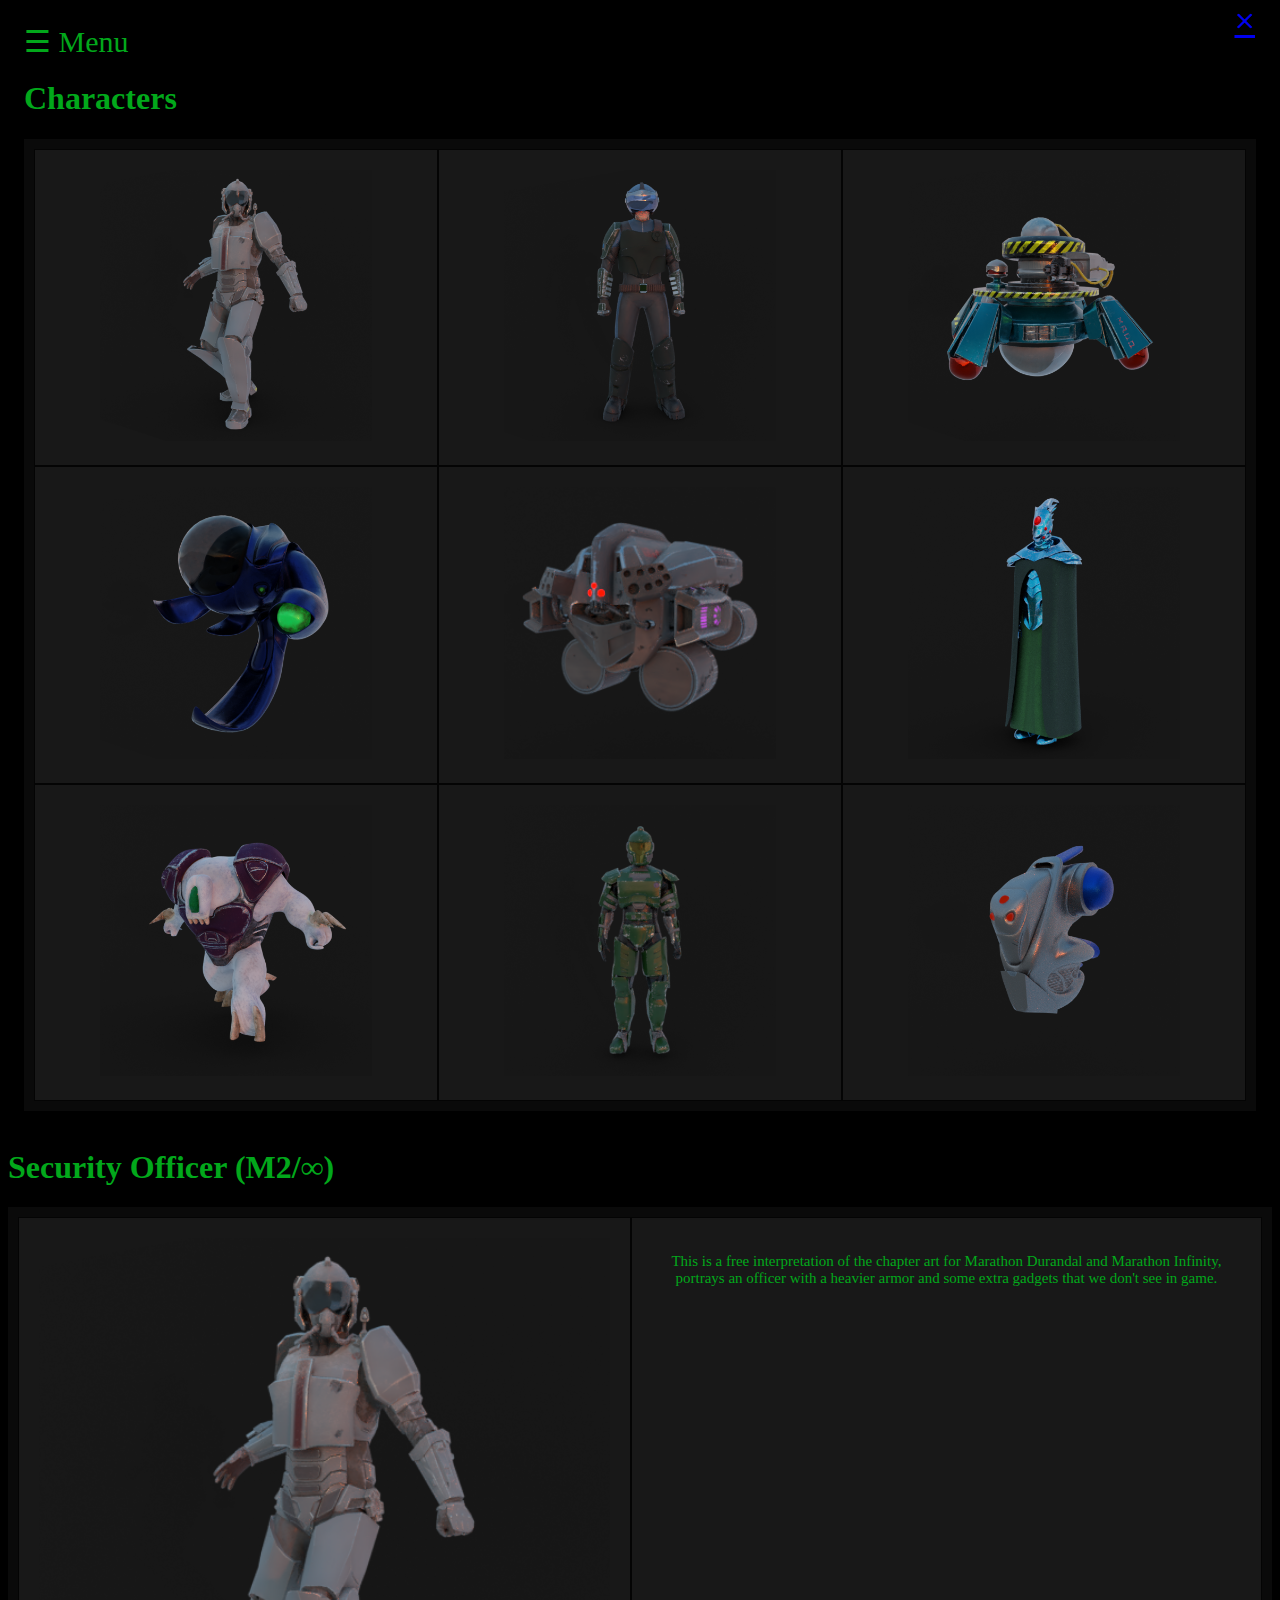
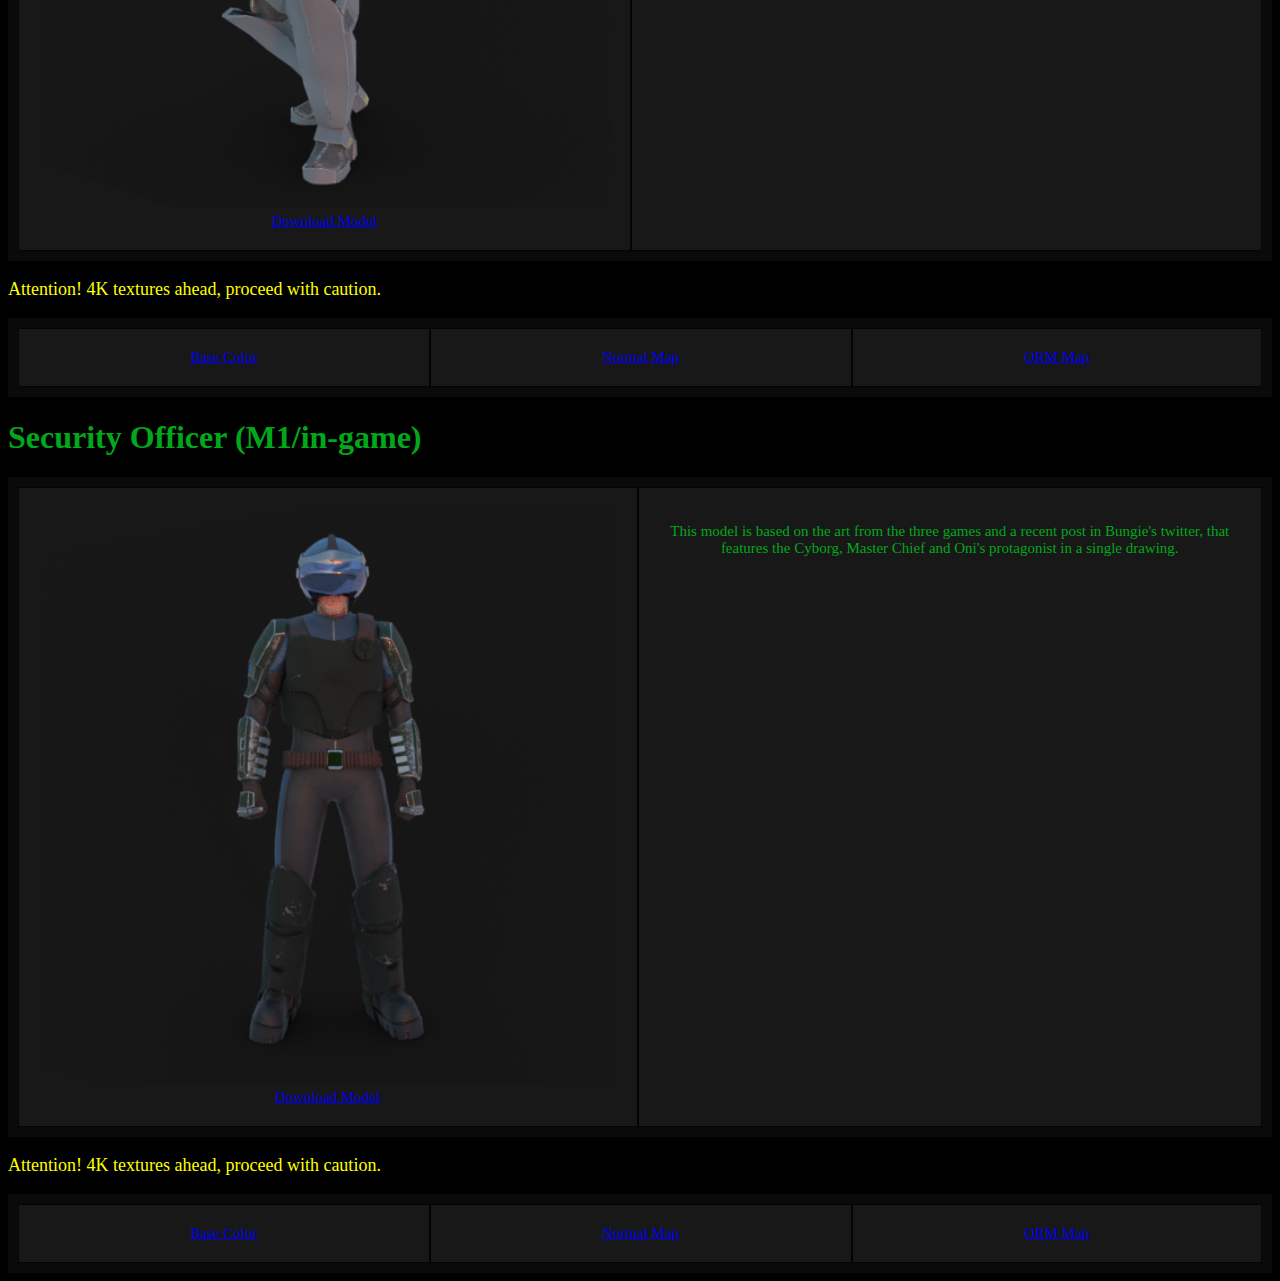
==== characters.html @ 315c69dd "Attempt to add different ttf" ====
<!DOCTYPE html>
<html>
<head>
<meta name="viewport" content="width=device-width, initial-scale=1">
<link rel="stylesheet" href="style.css">
<link rel="stylesheet" href="overlays.css">
</head>
<body>
<div id="mySidenav" class="sidenav">
   <a href="javascript:void(0)" class="closebtn" onclick="closeNav()">&times;</a>
   <b><a href="about.html">About</a>
   <a href="characters.html">Characters</a>
   <a href="weapons.html">Weapons</a>
   <a href="other.html">Other Resources</a></b>
 </div>

<div id="main">
  <span style="font-size:30px;cursor:pointer" onclick="openNav()">&#9776; Menu</span>
  <h1>Characters</h1>
  <div class="grid-container">
 <div class="grid-item"><img src="images/OfficerM2.png" onclick="on('officer2')"></img></div>
 <div class="grid-item"><img src="images/OfficerM1.png" onclick="on('officer1')"></img></div>
 <div class="grid-item"><img src="images/MADD.png"></img></div>
 <div class="grid-item"><img src="images/KR.png"></img></div>
 <div class="grid-item"><img src="images/Jugg.png"></img></div>
 <div class="grid-item"><img src="images/Enforcer.png"></img></div>
 <div class="grid-item"><img src="images/Hulk.png"></img></div>
 <div class="grid-item"><img src="images/VacBob.png"></img></div>
 <div class="grid-item"><img src="images/Drone.png"></img></div>
</div>
</div>



<div class="overlay" id="officer2">
  <div class="overlay-content"> <a href="javascript:void(0)" class="closebtn" onclick="off('officer2')">&times;</a>
  <div class="card">
    <h1>Security Officer (M2/∞)</h1>
  <div class="grid-container">
    <div class="grid-item">
      <img src="images/OfficerM2.png" alt="Security Officer, M2 style" style="width:100%">
      <a href="#">Download Model</a>
    </div>
  <div class="grid-item">
    <p>
      This is a free interpretation of the chapter art for Marathon Durandal and Marathon Infinity,
      portrays an officer with a heavier armor and some extra gadgets that we don't see in game.
    </p>
  </div>

  </div>
  <p style="color:yellow; font-size:18px">
  Attention! 4K textures ahead, proceed with caution.
  </p>
  <div class = "grid-container">
    <div class = "grid-item"><a href="#">Base Color</a></div>
    <div class = "grid-item"><a href="#">Normal Map</a></div>
    <div class = "grid-item"><a href="#">ORM Map</a></div>
  </div>
</div> </div>
</div>

<div class="overlay" id="officer1">
  <div class="overlay-content"> <a href="javascript:void(0)" class="closebtn" onclick="off('officer1')">&times;</a>
  <div class="card">
    <h1>Security Officer (M1/in-game)</h1>
  <div class="grid-container">
    <div class="grid-item">
      <img src="images/OfficerM1.png" alt="Security Officer, M1 style" style="width:100%">
      <a href="#">Download Model</a>
    </div>
  <div class="grid-item">
    <p>
    This model is based on the art from the three games and a recent post in Bungie's twitter, that features
    the Cyborg, Master Chief and Oni's protagonist in a single drawing.
    </p>
  </div>

  </div>
  <p style="color:yellow; font-size:18px">
  Attention! 4K textures ahead, proceed with caution.
  </p>
  <div class = "grid-container">
    <div class = "grid-item"><a href="#">Base Color</a></div>
    <div class = "grid-item"><a href="#">Normal Map</a></div>
    <div class = "grid-item"><a href="#">ORM Map</a></div>
  </div>
</div> </div>
</div>













<script src="push.js">
</script>
<script>
includeHTML();
</script>
</body>
</html>
---- style.css ----
@font-face {
  font-family: SquarishSansCTRegular;
  src: url(./fonts/SquarishSansCTRegular.tff);
}
@font-face {
  font-family: Marapfhont;
  src: url(./fonts/Marapfhont.tff);
}
body {
  background: #000;
  color: #02a81b;
  font-family: : Marapfhont;
}


.sidenav {
  height: 100%;
  width: 0;
  position: fixed;
  z-index: 1;
  top: 0;
  left: 0;
  background-color: #02a81b;
  overflow-x: hidden;
  transition: 0.5s;
  padding-top: 60px;
  font-family: : SquarishSansCTRegular;
}

.sidenav a {
  padding: 8px 8px 8px 32px;
  text-decoration: none;
  font-size: 25px;
  color: #000;
  display: block;
  transition: 0.3s;
}

.sidenav a:hover {
  color: #f1f1f1;
}

.closebtn {
  position: absolute;
  top: 0;
  right: 25px;
  font-size: 36px;
  margin-left: 50px;
}

#main {
  transition: margin-left .5s;
  padding: 16px;
}

@media screen and (max-height: 450px) {
  .sidenav {padding-top: 15px;}
  .sidenav a {font-size: 18px;}
}
.grid-container {
  display: grid;
  grid-template-columns: auto auto auto;
  background-color: rgba(10,10,10,1);
  padding: 10px;
}
.grid-item {
  background-color: rgba(30, 30, 30, 0.7);
  border: 1px solid rgba(0, 0, 0, 0.8);
  padding: 20px;
  font-size: 15px;
  text-align: center;
}
img {
  width: 75%;
}
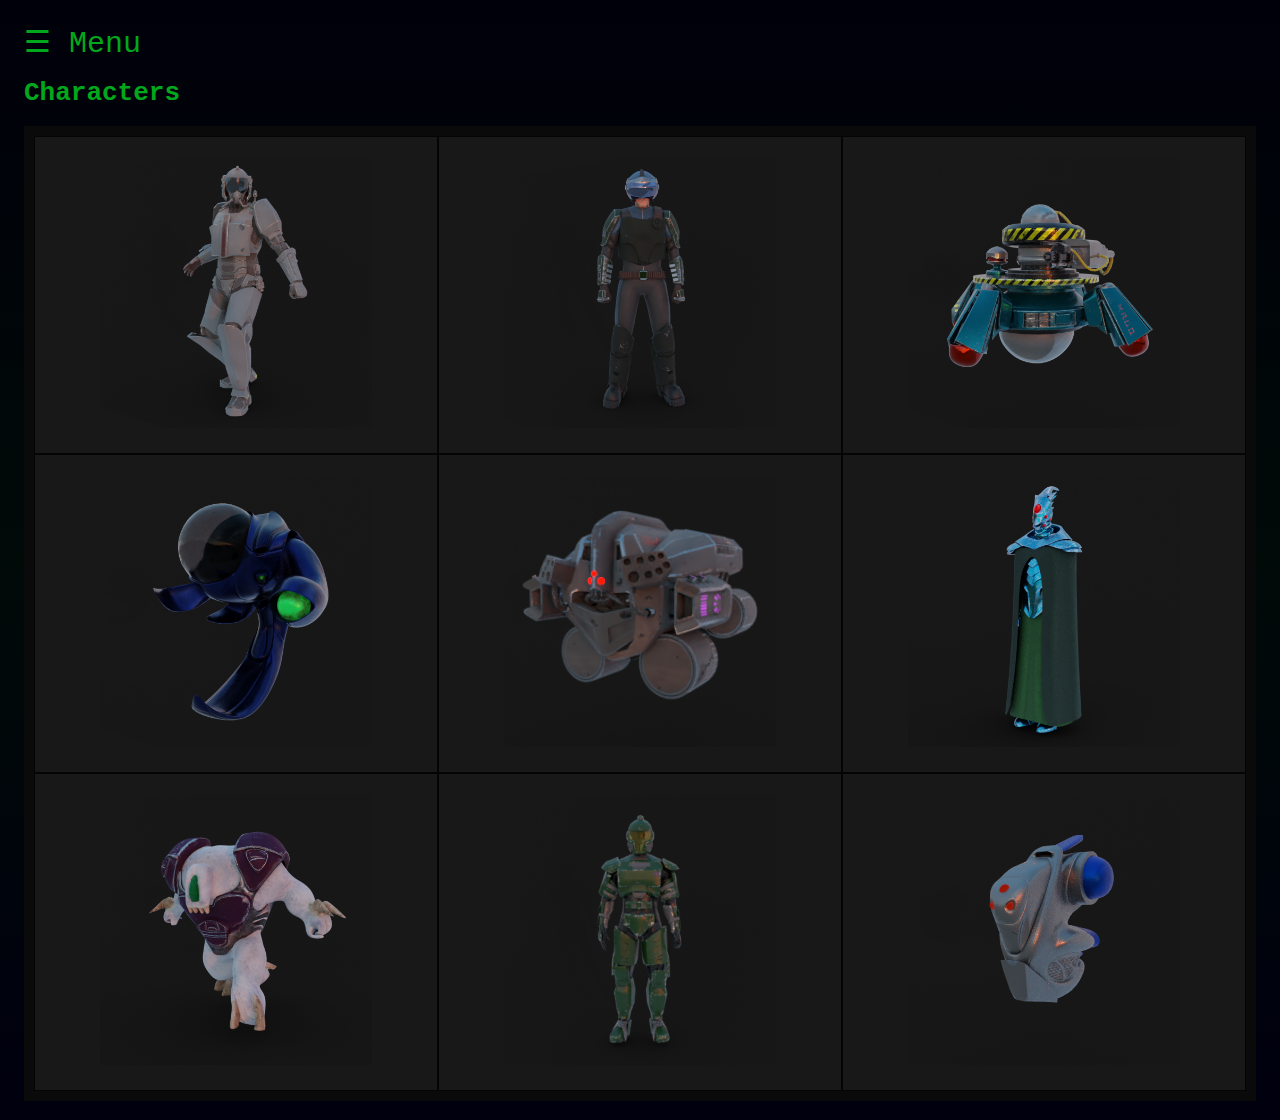
==== commit ffebb0b2: "Site uses monospace fonts" ====
--- a/characters.html
+++ b/characters.html
@@ -12,6 +12,7 @@
    <a href="characters.html">Characters</a>
    <a href="weapons.html">Weapons</a>
    <a href="other.html">Other Resources</a></b>
+    <a href="index.html">Go back Home</a></b>
  </div>
 
 <div id="main">
@@ -80,26 +81,43 @@
   <p style="color:yellow; font-size:18px">
   Attention! 4K textures ahead, proceed with caution.
   </p>
-  <div class = "grid-container">
-    <div class = "grid-item"><a href="#">Base Color</a></div>
-    <div class = "grid-item"><a href="#">Normal Map</a></div>
-    <div class = "grid-item"><a href="#">ORM Map</a></div>
-  </div>
+  <!-- Tab links -->
+<div class="tab">
+ <button class="tablinks" onclick="openTab(event, 'm1o_set1')">Set 1</button>
+ <button class="tablinks" onclick="openTab(event, 'm1o_set2')">Set 2</button>
+ <button class="tablinks" onclick="openTab(event, 'm1o_set3')">Set 3</button>
+</div>
+
+<!-- Tab content -->
+<div id="m1o_set1" class="tabcontent">
+ <h3>Suit</h3>
+ <div class = "grid-container">
+   <div class = "grid-item"><a href="https://media.githubusercontent.com/media/RiseRobotRise/Characters/master/Models/M1%20Officer/Officer_low_boi.001_BaseColor.png">Base Color</a></div>
+   <div class = "grid-item"><a href="https://media.githubusercontent.com/media/RiseRobotRise/Characters/master/Models/M1%20Officer/Officer_low_boi.001_Normal.png">Normal Map</a></div>
+   <div class = "grid-item"><a href="https://media.githubusercontent.com/media/RiseRobotRise/Characters/master/Models/M1%20Officer/Officer_low_boi.001_OcclusionRoughnessMetallic.png">ORM Map</a></div>
+ </div>
+</div>
+
+<div id="m1o_set2" class="tabcontent">
+ <h3>Armor</h3>
+ <div class = "grid-container">
+   <div class = "grid-item"><a href="https://media.githubusercontent.com/media/RiseRobotRise/Characters/master/Models/M1%20Officer/Officer_low_None_BaseColor.png">Base Color</a></div>
+   <div class = "grid-item"><a href="https://media.githubusercontent.com/media/RiseRobotRise/Characters/master/Models/M1%20Officer/Officer_low_None_Normal.png">Normal Map</a></div>
+   <div class = "grid-item"><a href="https://media.githubusercontent.com/media/RiseRobotRise/Characters/master/Models/M1%20Officer/Officer_low_None_OcclusionRoughnessMetallic.png">ORM Map</a></div>
+ </div>
+</div>
+
+<div id="m1o_set3" class="tabcontent">
+ <h3>Shared</h3>
+ <div class = "grid-container">
+   <div class = "grid-item"><a href="https://media.githubusercontent.com/media/RiseRobotRise/Characters/master/Models/Shared/ADDONSLOW_None_BaseColor.png">Base Color</a></div>
+   <div class = "grid-item"><a href="https://media.githubusercontent.com/media/RiseRobotRise/Characters/master/Models/Shared/ADDONSLOW_None_Normal.png">Normal Map</a></div>
+   <div class = "grid-item"><a href="https://media.githubusercontent.com/media/RiseRobotRise/Characters/master/Models/Shared/ADDONSLOW_None_OcclusionRoughnessMetallic.png">ORM Map</a></div>
+ </div>
+</div>
+
 </div> </div>
 </div>
-
-
-
-
-
-
-
-
-
-
-
-
-
 <script src="push.js">
 </script>
 <script>
--- a/style.css
+++ b/style.css
@@ -1,15 +1,12 @@
-@font-face {
-  font-family: SquarishSansCTRegular;
-  src: url(./fonts/SquarishSansCTRegular.tff);
+.monospace {
+  font-family: "Lucida Console", Courier, monospace;
 }
-@font-face {
-  font-family: Marapfhont;
-  src: url(./fonts/Marapfhont.tff);
-}
+
 body {
   background: #000;
+  background-image: linear-gradient(rgba(0,0,20,0.5), rgba(0,20,15,0.5), rgba(0,0,15,1));
   color: #02a81b;
-  font-family: : Marapfhont;
+  font-family: monospace;
 }
 
 
@@ -21,10 +18,11 @@
   top: 0;
   left: 0;
   background-color: #02a81b;
+  background-image: linear-gradient(rgba(0,255,0,0.5), rgba(0,120,0,0.5), rgba(0,100,0,1));
   overflow-x: hidden;
   transition: 0.5s;
   padding-top: 60px;
-  font-family: : SquarishSansCTRegular;
+  font-family:  monospace;
 }
 
 .sidenav a {
--- a/overlays.css
+++ b/overlays.css
@@ -0,0 +1,109 @@
+.overlay-content{
+
+  position: -webkit-sticky; /* Safari */
+  position: sticky;
+  top: 50%;
+  left: 50%;
+  font-size: 12px;
+  color: white;
+  transform: translate(-0%, 5%);
+
+
+
+}
+.overlay {
+  /* unvisited link */
+
+  position: fixed;
+  display: none; /* Hidden by default */
+  width: 100%; /* Full width (cover the whole page) */
+  height: 100%; /* Full height (cover the whole page) */
+  top: 0;
+  left: 0;
+  right: 0;
+  bottom: 0;
+  background-color: rgba(0,0,0,0.5); /* Black background with opacity */
+  z-index: 2; /* Specify a stack order in case you're using a different order for other elements */
+  cursor: pointer; /* Add a pointer on hover */
+    font-family:  monospace;
+}
+.card {
+  box-shadow: 0 4px 8px 0 rgba(30, 30, 30, 1);
+  max-width: 700px;
+  margin: auto;
+  text-align: center;
+  font-family: monospace;
+  background: rgba(15, 15,15,10);
+}
+
+
+.card button {
+  border: none;
+  outline: 0;
+  padding: 12px;
+  color: white;
+  background-color: #000;
+  text-align: center;
+  cursor: pointer;
+  width: 100%;
+  font-size: 18px;
+}
+
+.card button:hover {
+  opacity: 0.7;
+}
+
+.tab {
+  overflow: hidden;
+  border: 1px solid #ccc;
+  background-color: #02a81b;
+  font-family: monospace;
+}
+
+/* Style the buttons that are used to open the tab content */
+.tab button {
+  background-color: inherit;
+  float: left;
+  border: none;
+  outline: none;
+  cursor: pointer;
+  padding: 14px 16px;
+  transition: 0.3s;
+    font-family: monospace;
+}
+
+/* Change background color of buttons on hover */
+.tab button:hover {
+  background-color: #ddd;
+}
+
+/* Create an active/current tablink class */
+.tab button.active {
+  background-color: #ccc;
+}
+
+/* Style the tab content */
+.tabcontent {
+  display: none;
+  padding: 6px 12px;
+  border: 1px solid #ccc;
+  border-top: none;
+}
+.overlay a:link {
+ color: grey;
+}
+
+/* visited link */
+.overlay a:visited {
+ color: green;
+}
+
+/* mouse over link */
+.overlay a:hover {
+ color: green;
+}
+
+/* selected link */
+.overlay a:active {
+ color: white;
+}
